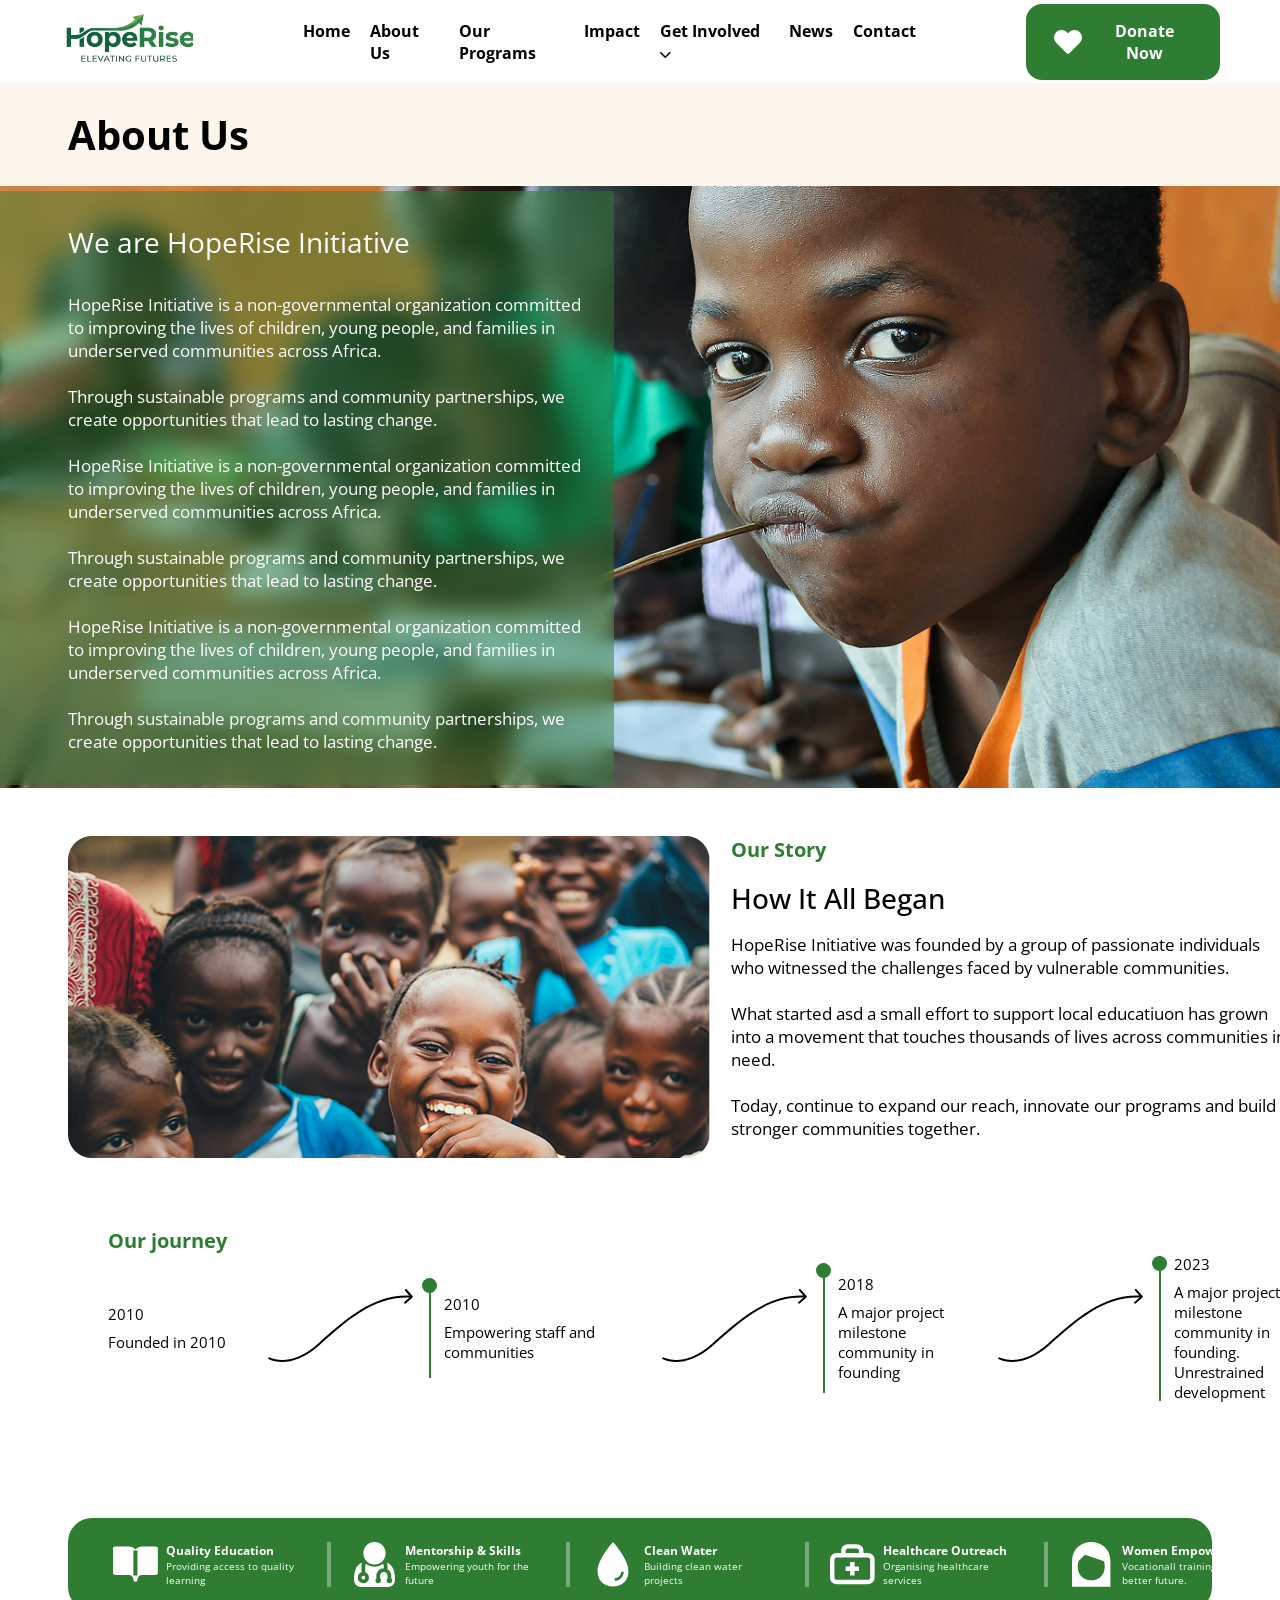
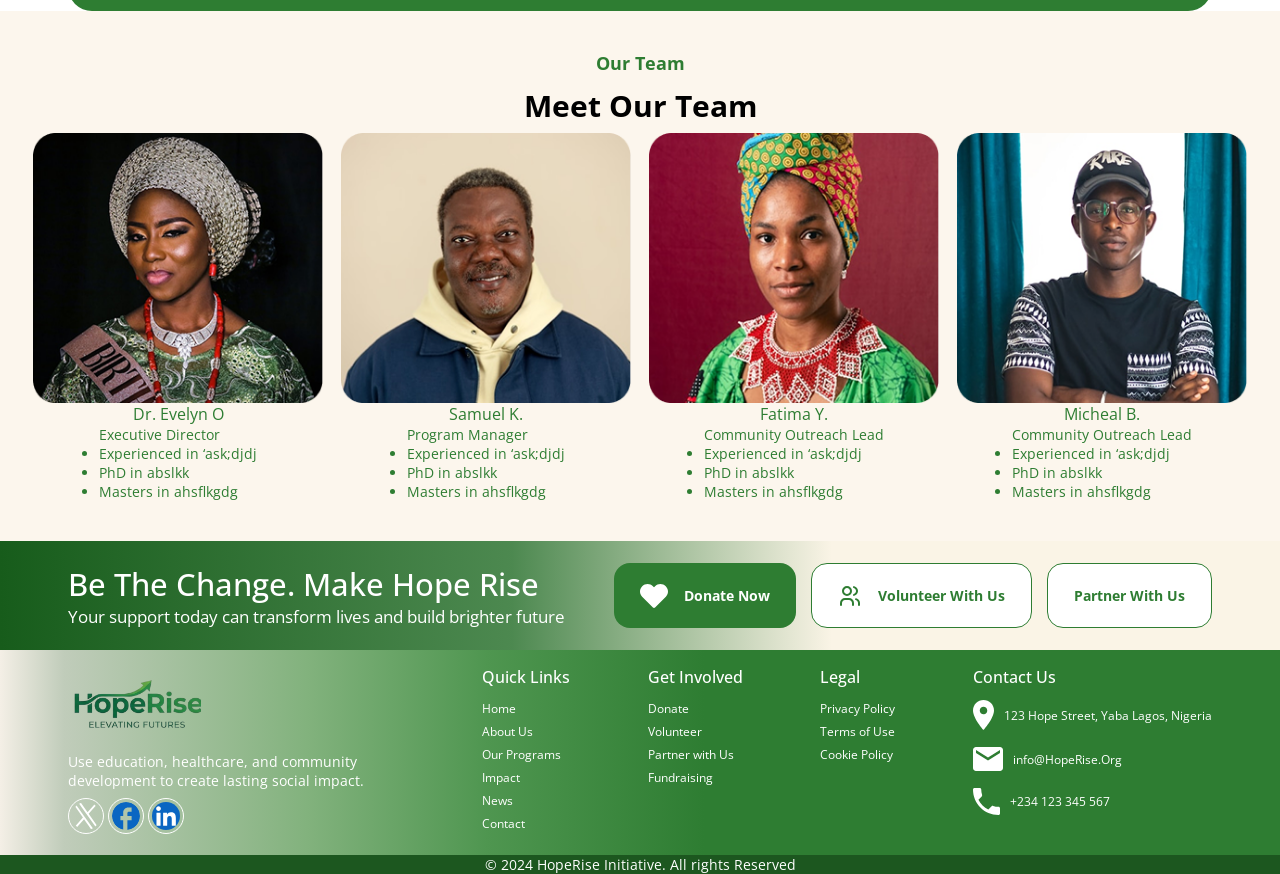
==== about.html @ 72e18781 "Html and css completed for all pages" ====
<!doctype html>
<html lang="en">
  <head>
    <meta charset="UTF-8" />
    <meta name="viewport" content="width=device-width, initial-scale=1.0" />
    <link rel="preconnect" href="https://fonts.googleapis.com" />
    <link rel="preconnect" href="https://fonts.gstatic.com" crossorigin />
    <link
      href="https://fonts.googleapis.com/css2?family=Open+Sans:ital,wght@0,300..800;1,300..800&family=Outfit:wght@100..900&family=Playfair:ital,opsz,wght@0,5..1200,300..900;1,5..1200,300..900&display=swap"
      rel="stylesheet"
    />
    <!-- <link rel="stylesheet" href="../style.css" /> -->
    <link rel="stylesheet" href="about.css" />
    <title>Document</title>
  </head>
  <body>
    <div class="navbar">
      <div class="logo">
        <img src="../images/HopeRise Logo.svg" alt="logo" />
      </div>
      <div class="nav-links">
        <a href="/">Home</a>
        <a href="/about/about.html">About Us</a>
        <a href="/">Our Programs</a>
        <a href="/impact/impact.html">Impact</a>
        <a href="/"
          >Get Involved
          <img src="../images/Icon.png" alt="arrow-down" />
        </a>
        <a href="/">News</a>
        <a href="/">Contact</a>
      </div>
      <div class="donation-btn">
        <button class="love-like">
          <img src="../images/love-like.svg" alt="love-like icon" />Donate Now
        </button>
      </div>
    </div>
    <div class="top">
      <h2>About Us</h2>
    </div>
    <div class="initiative">
      <div class="initiate-text">
        <h2>We are HopeRise Initiative</h2>
        <p>
          HopeRise Initiative is a non-governmental organization committed to
          improving the lives of children, young people, and families in
          underserved communities across Africa.
          <br />
          <br />
          Through sustainable programs and community partnerships, we create
          opportunities that lead to lasting change.
          <br />
          <br />
          HopeRise Initiative is a non-governmental organization committed to
          improving the lives of children, young people, and families in
          underserved communities across Africa.
          <br />
          <br />
          Through sustainable programs and community partnerships, we create
          opportunities that lead to lasting change.
          <br />
          <br />
          HopeRise Initiative is a non-governmental organization committed to
          improving the lives of children, young people, and families in
          underserved communities across Africa.
          <br />
          <br />
          Through sustainable programs and community partnerships, we create
          opportunities that lead to lasting change.
        </p>
      </div>
    </div>
    <div class="middle">
      <div class="story">
        <img src="../images/story-img.png" alt="story image" />
        <div class="info">
          <h4>Our Story</h4>
          <h3>How It All Began</h3>
          <p>
            HopeRise Initiative was founded by a group of passionate individuals
            who witnessed the challenges faced by vulnerable communities. <br />
            <br />
            What started asd a small effort to support local educatiuon has
            grown into a movement that touches thousands of lives across
            communities in need. <br />
            <br />
            Today, continue to expand our reach, innovate our programs and build
            stronger communities together.
          </p>
        </div>
      </div>
      <div class="journey">
        <h4>Our journey</h4>
        <div class="diagrams">
          <div class="diagram">
            <div class="diagram-text width1">
              <p>2010</p>
              <p>Founded in 2010</p>
            </div>
            <div class="arrow">
              <img src="../images/Arrow 1.svg" alt="arrow" />
            </div>
            <div class="divider1">
              <div class="dot"></div>
            </div>
          </div>
          <div class="diagram">
            <div class="diagram-text width2">
              <p>2010</p>
              <p>Empowering staff and communities</p>
            </div>
            <div class="arrow">
              <img src="../images/Arrow 1.svg" alt="arrow" />
            </div>
            <div class="divider2">
              <div class="dot"></div>
            </div>
          </div>
          <div class="diagram">
            <div class="diagram-text width1">
              <p>2018</p>
              <p>A major project milestone community in founding</p>
            </div>
            <div class="arrow">
              <img src="../images/Arrow 1.svg" alt="arrow" />
            </div>
            <div class="divider3">
              <div class="dot"></div>
            </div>
          </div>
          <div class="diagram">
            <div class="diagram-text width1">
              <p>2023</p>
              <p>
                A major project milestone community in founding. Unrestrained
                development
              </p>
            </div>
          </div>
        </div>
      </div>
    </div>
    <div class="objects">
      <div class="object">
        <img src="../images/education.svg" alt="book icon" />
        <div class="object-text">
          <h4>Quality Education</h4>
          <p>Providing access to quality learning</p>
        </div>
      </div>
      <div class="object">
        <img src="../images/mentor.svg" alt="book icon" />
        <div class="object-text">
          <h4>Mentorship & Skills</h4>
          <p>Empowering youth for the future</p>
        </div>
      </div>
      <div class="object">
        <img src="../images/water.svg" alt="book icon" />
        <div class="object-text">
          <h4>Clean Water</h4>
          <p>Building clean water projects</p>
        </div>
      </div>
      <div class="object">
        <img src="../images/health.svg" alt="book icon" />
        <div class="object-text">
          <h4>Healthcare Outreach</h4>
          <p>Organising healthcare services</p>
        </div>
      </div>
      <div class="object">
        <img src="../images/women.svg" alt="book icon" />
        <div class="object-text">
          <h4>Women Empowerment</h4>
          <p>Vocationall training for a better future.</p>
        </div>
      </div>
    </div>
    <div class="teams">
      <h4>Our Team</h4>
      <h2>Meet Our Team</h2>
      <div class="team">
        <div class="person">
          <img src="../images/Evelyn.png" alt="person image" />
          <h5>Dr. Evelyn O</h5>
          <div class="postion">
            <p>Executive Director</p>
            <ul>
              <li>Experienced in ‘ask;djdj</li>
              <li>PhD in abslkk</li>
              <li>Masters in ahsflkgdg</li>
            </ul>
          </div>
        </div>
        <div class="person">
          <img src="../images/Samuel.png" alt="person image" />
          <h5>Samuel K.</h5>
          <div class="postion">
            <p>Program Manager</p>
            <ul>
              <li>Experienced in ‘ask;djdj</li>
              <li>PhD in abslkk</li>
              <li>Masters in ahsflkgdg</li>
            </ul>
          </div>
        </div>
        <div class="person">
          <img src="../images/Fatima.png" alt="person image" />
          <h5>Fatima Y.</h5>
          <div class="postion">
            <p>Community Outreach Lead</p>
            <ul>
              <li>Experienced in ‘ask;djdj</li>
              <li>PhD in abslkk</li>
              <li>Masters in ahsflkgdg</li>
            </ul>
          </div>
        </div>
        <div class="person">
          <img src="../images/Michael.png" alt="person image" />
          <h5>Micheal B.</h5>
          <div class="postion">
            <p>Community Outreach Lead</p>
            <ul>
              <li>Experienced in ‘ask;djdj</li>
              <li>PhD in abslkk</li>
              <li>Masters in ahsflkgdg</li>
            </ul>
          </div>
        </div>
      </div>
    </div>
    <div class="cta">
      <div class="text">
        <h2>Be The Change. Make Hope Rise</h2>
        <p>Your support today can transform lives and build brighter future</p>
      </div>
      <div class="buttons">
        <button class="green-btn">
          <img src="../images/love-like.svg" alt="love-like icon" /> Donate Now
        </button>
        <button class="white-btn">
          <img src="../images/tabler_users.svg" alt="Users" /> Volunteer With Us
        </button>
        <button class="white-btn">Partner With Us</button>
      </div>
    </div>
    <div class="footer">
      <div class="footer-logo">
        <img src="../images/HopeRise Logo.svg" alt="logo" />
        <p>
          Use education, healthcare, and community development to create lasting
          social impact.
        </p>
        <div class="social-links">
          <a href="/"><img src="../images/x.svg" alt="X" /></a>
          <a href="/"><img src="../images/facebook.svg" alt="Facebook" /></a>
          <a href="/"><img src="../images/linkedIn.svg" alt="LinkedIn" /></a>
        </div>
      </div>
      <div class="section">
        <h3>Quick Links</h3>
        <div class="link">
          <a href="/">Home</a>
          <a href="#about">About Us</a>
          <a href="/">Our Programs</a>
          <a href="/">Impact</a>
          <a href="/">News</a>
          <a href="/">Contact</a>
        </div>
      </div>
      <div class="section">
        <h3>Get Involved</h3>
        <div class="link">
          <a href="/">Donate</a>
          <a href="/">Volunteer</a>
          <a href="/">Partner with Us</a>
          <a href="/">Fundraising</a>
        </div>
      </div>
      <div class="section">
        <h3>Legal</h3>
        <div class="link">
          <a href="/">Privacy Policy</a>
          <a href="/">Terms of Use</a>
          <a href="/">Cookie Policy</a>
        </div>
      </div>
      <div class="section">
        <h3>Contact Us</h3>
        <div class="contacts">
          <div class="contact">
            <img src="../images/location.svg" alt="address" />
            <a href="/">123 Hope Street, Yaba Lagos, Nigeria</a>
          </div>
          <div class="contact">
            <img src="../images/email.svg" alt="email" />
            <a href="/"> info@HopeRise.Org </a>
          </div>
          <div class="contact">
            <img src="../images/phone.svg" alt="phone" />
            <a href="/"> +234 123 345 567 </a>
          </div>
        </div>
      </div>
    </div>
    <div class="copyright">
      <p>&copy; 2024 HopeRise Initiative. All rights Reserved</p>
    </div>
  </body>
</html>
---- style.css ----
* {
  padding: 0;
  margin: 0;
  box-sizing: border-box;
  font-family: "Open Sans", sans-serif;
}

body {
  width: 100%;
}

button {
  cursor: pointer;
}

.navbar {
  display: flex;
  width: 100%;
  padding: 0 60px;
  justify-content: space-between;
  gap: 110px;
  align-items: center;
  position: sticky;
  top: 0;
  z-index: 1000;
  background: #fff;
}

.nav-links {
  display: flex;
  justify-content: center;
  gap: 20px;

  a {
    color: #000;
    text-decoration: none;
    font-size: 16px;
    font-weight: bold;
  }
}

.nav-links a:hover {
  color: #2e7d32;
}

.love-like {
  background-color: #2e7d32;
  color: #fff;
  font-weight: bold;
  font-size: 16px;
  padding: 16px 28px;
  text-align: center;
  justify-content: center;
  align-items: center;
  display: flex;
  gap: 16px;
  border: none;
  border-radius: 16px;
}

.hero-section {
  background:
    linear-gradient(
      90deg,
      rgba(0, 0, 0, 0.65) 0%,
      rgba(211, 209, 209, 0.411) 40%,
      rgba(211, 209, 209, 0.521) 55%,
      rgba(211, 209, 209, 0.521) 100%
    ),
    url(images/hero-image.png);
  background-size: cover;
  background-repeat: no-repeat;
  padding: 56px 0 100px 68px;

  h1 {
    font-size: 40px;
    font-weight: 500;
    width: 350px;
    color: #fff;
    margin-bottom: 32px;
  }

  span {
    color: #2e7d32;
  }

  p {
    margin-bottom: 32px;
    width: 377px;
    font-size: 16px;
    color: #fff;
    text-align: left;
  }

  .buttons {
    display: flex;
    width: 462px;
    justify-content: space-between;
    margin-bottom: 32px;
  }
}

.volunteer {
  background-color: #fff;
  color: #2e7d32;
  font-weight: bold;
  font-size: 16px;
  padding: 16px 28px;
  text-align: center;
  justify-content: center;
  align-items: center;
  display: flex;
  gap: 16px;
  border: 1px solid #2e7d32;
  border-radius: 16px;
}

.users {
  display: flex;
  width: 371px;
  gap: 20px;
  align-items: center;
  justify-content: center;

  img {
    width: 156px;
    height: 51px;
  }

  p {
    font-size: 14px;
    width: 195px;
    margin-top: 15px;
  }
}

.programs {
  display: flex;
  background: #2e7d32;
  border-radius: 24px;
  padding: 24px;
  margin: 0 68px;
  transform: translateY(-50px);
}

.program {
  flex: 1;
  display: flex;
  align-items: center;
  gap: 12px;
  padding: 0 24px;
  border-right: 5px solid rgba(255, 255, 255, 0.35);

  h3 {
    font-size: 11px;
    color: #fff;
    margin-bottom: 8px;
  }

  p {
    font-size: 10px;
    width: 110px;
    color: #fff;
  }
}

.program:last-child {
  border-right: none;
}

.about {
  display: flex;
  padding: 48px 68px 32px 68px;
  gap: 21px;
}

.about-section {
  display: flex;
  flex-direction: column;
  width: 344px;
  height: 361px;
  padding: 32px 0;
  gap: 15px;
}

.about-section h4 {
  font-size: 20px;
  font-weight: bold;
  color: #2e7d32;
}

.about-section h2 {
  font-size: 28px;
  font-weight: 600;
  width: 244px;
}

.about-section p {
  font-size: 12px;
  width: 344px;
}

.about-section button {
  background-color: #2e7d32;
  width: 275.71px;
  color: #fff;
  font-weight: bold;
  font-size: 16px;
  padding: 16px 20px;
  justify-content: center;
  align-items: center;
  display: flex;
  gap: 16px;
  border: none;
  border-radius: 16px;
}

.middle {
  width: 550px;
  height: 361px;
}

.objectives {
  width: 338px;
  height: 361px;
  padding: 56px 0px 0 25px;
  background-color: #fcf6ed;
  border-radius: 24px;
}

.title {
  display: flex;
  gap: 16px;
  margin-bottom: 8px;
}

.title h3 {
  font-size: 20px;
  font-weight: bold;
  color: #2e7d32;
}

.objectives p {
  font-size: 14px;
  width: 223px;
}

.obj1 {
  margin-bottom: 24px;
}

.impact {
  padding: 40px 68px;
  display: flex;
  flex-direction: column;
  align-items: center;
  justify-content: center;
  gap: 0;
  padding: 40px 68px;
  background-color: #fcf6ed;

  h4 {
    font-size: 20;
    width: 1304px;
    height: 27px;
    font-weight: bold;
    color: #2e7d32;
    text-align: center;
  }

  h2 {
    font-size: 32px;
    font-weight: bold;
    margin-bottom: 4px;
  }

  p {
    font-size: 16px;
    margin-bottom: 10px;
  }
}

.frames {
  display: flex;
  justify-content: space-between;
  width: 100%;
  text-align: center;

  img {
    width: 225px;
    height: 280px;
    border-radius: 24px;
  }

  .number {
    color: #2e7d32;
    font-size: 18px;
    font-weight: 600;
    margin-bottom: 0;
  }

  .value {
    color: #2e7d32;
    font-size: 16px;
    width: 225px;
  }
}

.testimonials {
  width: 100%;
  display: flex;
  flex-direction: column;
  align-items: center;
  padding: 33px 0;
  gap: 20px;

  h4 {
    font-size: 20px;
    color: #2e7d32;
  }
}

.topic {
  display: flex;
  flex-direction: column;
  align-items: center;

  h2 {
    font-size: 32px;
  }
}

.testimonial {
  display: flex;
  padding: 0 68px;
  align-items: center;
  justify-content: space-between;

  img {
    border: 1px solid #2e7d32;
    border-radius: 50%;
    padding: 5px;
    width: 41px;
    height: 44px;
  }
}

.items {
  display: flex;
  gap: 57px;
  padding: 15px 16px;
}

.item {
  display: flex;
  flex-direction: column;
  gap: 8px;
  box-shadow: 0px 1px 5px 5px rgba(46, 125, 50, 0.15);
  padding: 8px;

  h4 {
    font-size: 32px;
  }

  p {
    font-size: 14px;
  }
}

.profile {
  display: flex;
  gap: 4px;
  align-items: center;

  img {
    border: none;
  }
}

.person h4 {
  font-size: 18px;
  font-weight: 600;
  color: #000;
}

.person p {
  font-size: 16px;
}

.cta {
  display: flex;
  justify-content: space-between;
  padding: 22px 68px;
  background: linear-gradient(
    90deg,
    #175c1b 0%,
    rgba(32, 107, 36, 0.8) 40%,
    rgba(46, 125, 50, 0.3) 65%,
    #faf4e6 100%
  );
}

.text {
  width: 540px;
}

.text h2 {
  font-size: 31px;
  font-weight: 500;
  color: #fff;
}

.text p {
  font-size: 17px;
  color: #fff;
}

.cta .buttons {
  display: flex;
  gap: 15px;
}

.green-btn {
  background-color: #2e7d32;
  color: #fff;
  font-weight: bold;
  font-size: 14px;
  padding: 10px 26px;
  text-align: center;
  justify-content: center;
  align-items: center;
  display: flex;
  gap: 16px;
  border: none;
  border-radius: 16px;
}

.white-btn {
  background-color: #fff;
  color: #2e7d32;
  font-weight: bold;
  font-size: 14px;
  padding: 10px 26px;
  text-align: center;
  justify-content: center;
  align-items: center;
  display: flex;
  gap: 16px;
  border: 1px solid #2e7d32;
  border-radius: 16px;
}

.footer {
  padding: 16px 68px;
  display: flex;
  justify-content: space-between;
  background: linear-gradient(
    to right,
    #f4efe6 0%,
    #c0ccba 5%,
    #82b27d 24%,
    #4f9650 38%,
    #2e7d32 55%,
    #2e7d32 100%
  );

  a {
    text-decoration: none;
    font-size: 12px;
    color: #fff;
  }

  h3 {
    color: #fff;
    font-size: 16px;
    font-weight: 500;
  }
}

.footer-logo {
  display: flex;
  flex-direction: column;
  gap: 8px;

  img {
    width: 133px;
  }
}

.footer-logo p {
  font-size: 14px;
  width: 336px;
  color: #fff;
}

.social-links img {
  padding: 3px;
  border-radius: 50%;
  width: 36px;
  border: 1px solid #fff;
}

.section {
  display: flex;
  flex-direction: column;
  gap: 12px;
}

.link {
  display: flex;
  flex-direction: column;
  gap: 6px;
}

.contacts {
  display: flex;
  flex-direction: column;
  gap: 17px;
}

.contact {
  display: flex;
  align-items: center;
  gap: 10px;
}

.copyright {
  background-color: #1c571f;
  text-align: center;

  p {
    color: #fff;
    font-size: 14px;
  }
}
---- about.css ----
* {
  padding: 0;
  margin: 0;
  box-sizing: border-box;
  font-family: "Open Sans", sans-serif;
}

body {
  width: 100%;
}

button {
  cursor: pointer;
}

.navbar {
  display: flex;
  width: 100%;
  padding: 0 60px;
  justify-content: space-between;
  gap: 110px;
  align-items: center;
  position: sticky;
  top: 0;
  z-index: 1000;
  background: #fff;
}

.nav-links {
  display: flex;
  justify-content: center;
  gap: 20px;

  a {
    color: #000;
    text-decoration: none;
    font-size: 16px;
    font-weight: bold;
  }
}

.nav-links a:hover {
  color: #2e7d32;
}

.love-like {
  background-color: #2e7d32;
  color: #fff;
  font-weight: bold;
  font-size: 16px;
  padding: 16px 28px;
  text-align: center;
  justify-content: center;
  align-items: center;
  display: flex;
  gap: 16px;
  border: none;
  border-radius: 16px;
}

.top {
  padding: 24px 68px;
  background-color: #fcf6ed;

  h2 {
    font-size: 40px;
    font-weight: bold;
  }
}

.middle {
  padding: 48px 68px;
  display: flex;
  flex-direction: column;
  gap: 21px;
}

.story {
  display: flex;
  gap: 21px;

  img {
    width: 641.5px;
    height: 322px;
  }
}

.info {
  display: flex;
  flex-direction: column;
  gap: 16px;

  h4 {
    font-size: 20px;
    color: #2e7d32;
    font-weight: bold;
  }

  h3 {
    font-size: 28px;
    font-weight: 500;
    width: 244px;
  }

  p {
    font-size: 17px;
    width: 559.5px;
  }
}

.initiative {
  background-image: url(../images/intiate_img.png);
  background-repeat: no-repeat;
  background-size: cover;
  width: 100%;
  padding: 3px 0;
}

.initiate-text {
  margin-top: 2px;
  display: flex;
  flex-direction: column;
  gap: 32px;
  padding: 32px 0 32px 68px;
  width: 48%;
  color: #fff;

  background: rgba(46, 125, 50, 0.45);

  backdrop-filter: blur(12px);
  -webkit-backdrop-filter: blur(12px);

  h2 {
    font-size: 28px;
    font-weight: 400;
  }

  p {
    font-size: 17px;
    width: 97%;
    font-weight: 400;
  }
}

.journey {
  padding: 0 40px;
  margin: 48px 0;

  h4 {
    font-size: 20px;
    color: #2e7d32;
    font-weight: bold;
  }
}

.diagrams {
  display: flex;
  gap: 13px;
  margin-bottom: 20px;
  justify-content: space-between;
}

.diagram {
  display: flex;
  gap: 16px;
  align-items: center;
  justify-content: center;
}

.diagram-text {
  font-size: 15px;
  display: flex;
  flex-direction: column;
  gap: 8px;
}

.width1 {
  width: 144px;
}

.width2 {
  width: 202px;
}

.divider1 {
  width: 2px;
  height: 100px;
  background-color: #2e7d32;
  position: relative;
}
.divider2 {
  width: 2px;
  height: 130px;
  background-color: #2e7d32;
  position: relative;
}
.divider3 {
  width: 2px;
  height: 145px;
  background-color: #2e7d32;
  position: relative;
}

.dot {
  width: 15px;
  height: 15px;
  background-color: #2e7d32;
  position: absolute;
  top: 0;
  border-radius: 50%;
  right: -6.3px;
}

.objects {
  background-color: #2e7d32;
  color: #fff;
  display: flex;
  padding: 24px;
  margin: 0 68px;
  justify-content: space-between;
  border-radius: 24px;

  img {
    width: 45px;
    height: 45px;
  }
}

.object {
  display: flex;
  align-items: center;
  padding: 0 21px;
  gap: 8px;
  border-right: 4px solid rgba(255, 255, 255, 0.35);
  justify-content: center;

  h4 {
    font-size: 12px;
    width: 140px;
  }

  p {
    font-size: 10px;
    width: 130px;
  }
}

.object:last-child {
  border-right: none;
}

.teams {
  padding: 40px 68px;
  background-color: #fcf6ed;
  display: flex;
  flex-direction: column;
  align-items: center;

  h4 {
    margin-bottom: 10px;
    color: #2e7d32;
    font-size: 18px
  }

  h2 {
    font-size: 30px;
    font-weight: bold;
    margin-bottom: 7px;
  }
}

.team {
  display: flex;
  gap: 18px;
}

.person {
    display: flex;
    flex-direction: column;
    align-items: center;
    color: #2e7d32;

    h5 {
        font-size: 16px;
        font-weight: 400;
    }
    
    p {
        font-size: 14px;
        margin-left: -25    px;
    }

    li {
        font-size: 14px;
    }

    img {
        width: 290px;
        height: 270px;
    }
}

.cta {
  display: flex;
  justify-content: space-between;
  padding: 22px 68px;
  background: linear-gradient(
    90deg,
    #175c1b 0%,
    rgba(32, 107, 36, 0.8) 40%,
    #faf4e6 65%,
    #faf4e6 100%
  );
}

.text {
  width: 540px;
}

.text h2 {
  font-size: 31px;
  font-weight: 500;
  color: #fff;
}

.text p {
  font-size: 17px;
  color: #fff;
}

.cta .buttons {
  display: flex;
  gap: 15px;
}

.green-btn {
  background-color: #2e7d32;
  color: #fff;
  font-weight: bold;
  font-size: 14px;
  padding: 10px 26px;
  text-align: center;
  justify-content: center;
  align-items: center;
  display: flex;
  gap: 16px;
  border: none;
  border-radius: 16px;
}

.white-btn {
  background-color: #fff;
  color: #2e7d32;
  font-weight: bold;
  font-size: 14px;
  padding: 10px 26px;
  text-align: center;
  justify-content: center;
  align-items: center;
  display: flex;
  gap: 16px;
  border: 1px solid #2e7d32;
  border-radius: 16px;
}

.footer {
  padding: 16px 68px;
  display: flex;
  justify-content: space-between;
  background: linear-gradient(
    to right,
    #f4efe6 0%,
    #c0ccba 5%,
    #82b27d 24%,
    #4f9650 38%,
    #2e7d32 55%,
    #2e7d32 100%
  );

  a {
    text-decoration: none;
    font-size: 12px;
    color: #fff;
  }

  h3 {
    color: #fff;
    font-size: 16px;
    font-weight: 500;
  }
}

.footer-logo {
  display: flex;
  flex-direction: column;
  gap: 8px;

  img {
    width: 133px;
  }
}

.footer-logo p {
  font-size: 14px;
  width: 336px;
  color: #fff;
}

.social-links img {
  padding: 3px;
  border-radius: 50%;
  width: 36px;
  border: 1px solid #fff;
}

.section {
  display: flex;
  flex-direction: column;
  gap: 12px;
}

.link {
  display: flex;
  flex-direction: column;
  gap: 6px;
}

.contacts {
  display: flex;
  flex-direction: column;
  gap: 17px;
}

.contact {
  display: flex;
  align-items: center;
  gap: 10px;
}

.copyright {
  background-color: #1c571f;
  text-align: center;

  p {
    color: #fff;
    font-size: 14px;
  }
}
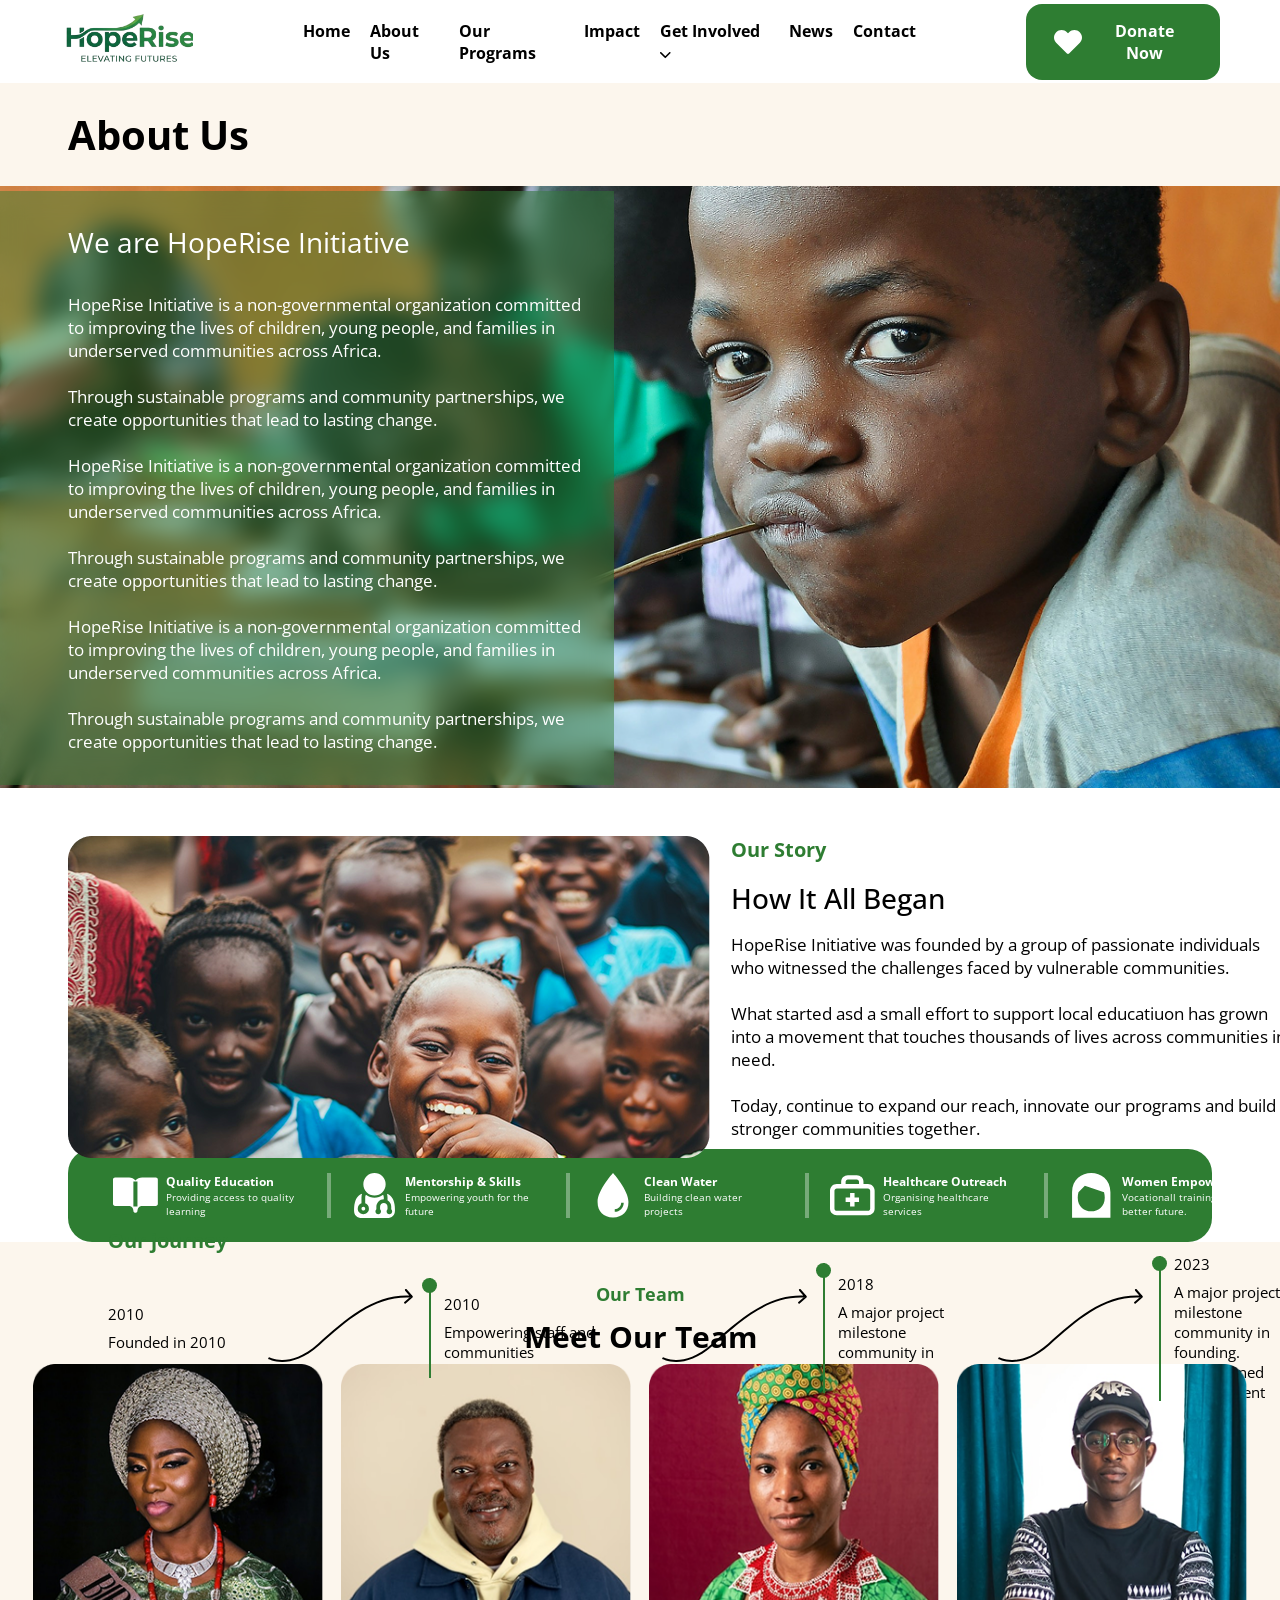
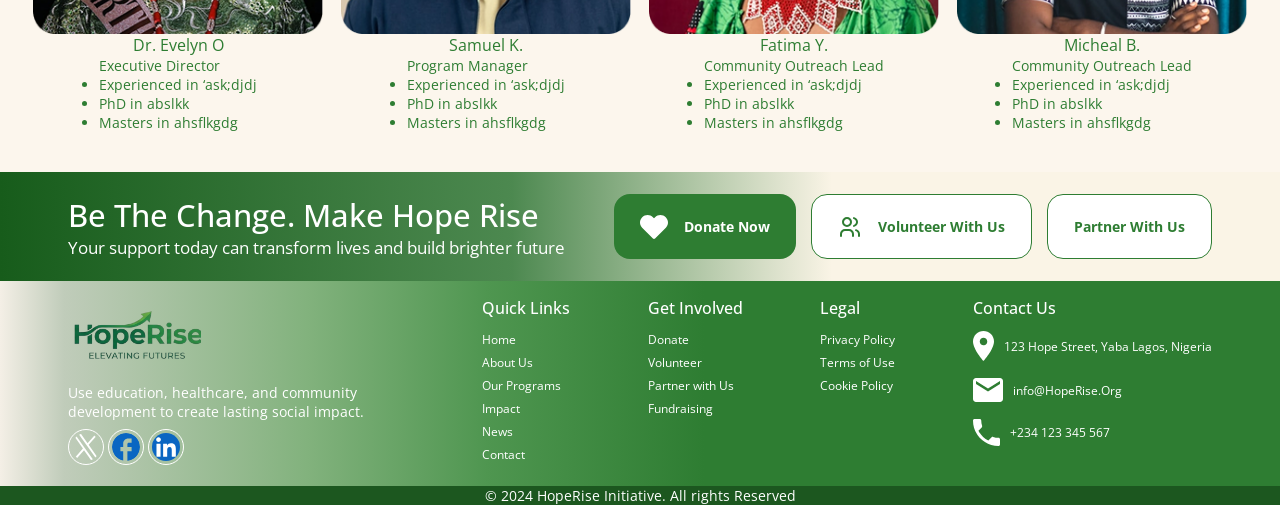
==== commit 8d09d061: "updated" ====
--- a/about.html
+++ b/about.html
@@ -9,9 +9,8 @@
       href="https://fonts.googleapis.com/css2?family=Open+Sans:ital,wght@0,300..800;1,300..800&family=Outfit:wght@100..900&family=Playfair:ital,opsz,wght@0,5..1200,300..900;1,5..1200,300..900&display=swap"
       rel="stylesheet"
     />
-    <!-- <link rel="stylesheet" href="../style.css" /> -->
-    <link rel="stylesheet" href="about.css" />
-    <title>Document</title>
+    <link rel="stylesheet" href="style.css" />
+    <title>HopeRise</title>
   </head>
   <body>
     <div class="navbar">
@@ -20,15 +19,15 @@
       </div>
       <div class="nav-links">
         <a href="/">Home</a>
-        <a href="/about/about.html">About Us</a>
-        <a href="/">Our Programs</a>
-        <a href="/impact/impact.html">Impact</a>
-        <a href="/"
+        <a href="about.html">About Us</a>
+        <a href="programs.html">Our Programs</a>
+        <a href="impact.html">Impact</a>
+        <a href="get-involved.html"
           >Get Involved
           <img src="../images/Icon.png" alt="arrow-down" />
         </a>
-        <a href="/">News</a>
-        <a href="/">Contact</a>
+        <a href="news.html">News</a>
+        <a href="contact.html">Contact</a>
       </div>
       <div class="donation-btn">
         <button class="love-like">
--- a/style.css
+++ b/style.css
@@ -170,7 +170,7 @@
 
 .about {
   display: flex;
-  padding: 48px 68px 32px 68px;
+  margin: 48px 68px 32px 68px;
   gap: 21px;
 }
 
@@ -533,3 +533,630 @@
     font-size: 14px;
   }
 }
+
+.header {
+  background-color: #fdf1e4;
+  display: flex;
+  flex-direction: column;
+  gap: 32px;
+  padding-top: 32px;
+  padding-bottom: 32px;
+}
+
+.underline {
+  margin-top: 2px;
+  margin-bottom: -3px;
+  width: 6%;
+  height: 3px;
+  background-color: #2e7d32;
+}
+
+.impact-header {
+  display: flex;
+  flex-direction: column;
+  align-items: center;
+  padding: 0 68px;
+  background-color: #fdf1e4;
+  text-align: center;
+}
+
+.impact-header .title-row {
+  display: flex;
+  align-items: center;
+  justify-content: center;
+  gap: 16px;
+}
+
+.impact-header .line {
+  height: 3px;
+  width: 90px;
+  background-color: #2e7d32;
+}
+
+.impact-header h2 {
+  font-size: 24.53px;
+  font-weight: bold;
+  color: #2e7d32;
+}
+
+.impact-header .leaf {
+  margin-top: 6px;
+  font-size: 16px;
+  color: #66bb6a;
+}
+
+.heading {
+  display: flex;
+  flex-direction: column;
+  align-items: center;
+  padding: 0 68px;
+  text-align: center;
+  background-color: #fdf1e4;
+}
+
+.heading h1 {
+  font-size: 49.05px;
+  font-weight: bold;
+}
+
+.heading p {
+  font-size: 19.62px;
+  width: 553.05px;
+}
+
+.cards {
+  display: flex;
+  padding: 0 68px;
+  justify-content: space-between;
+}
+
+.card {
+  display: flex;
+  flex-direction: column;
+  gap: 9px;
+  width: 228px;
+
+  img {
+    width: 228px;
+  }
+}
+
+.line {
+  height: 6px;
+  width: 100%;
+}
+
+.green {
+  background-color: #2e7d32;
+}
+
+.orange {
+  background-color: #ff5b02;
+}
+
+.description {
+  display: flex;
+  background-color: #fff;
+  flex-direction: column;
+  align-items: center;
+  text-align: center;
+  gap: 10px;
+  border: 1px solid gray;
+  padding: 2px 16px 21px 19px;
+  border-bottom-left-radius: 20px;
+  border-bottom-right-radius: 20px;
+}
+
+.description-exception {
+  display: flex;
+  background-color: #fff;
+  flex-direction: column;
+  align-items: center;
+  text-align: center;
+  gap: 6px;
+  border: 1px solid gray;
+  padding: 0px 16px 21px 19px;
+  border-bottom-left-radius: 20px;
+  border-bottom-right-radius: 20px;
+
+  h2 {
+    font-size: 24px;
+    color: #2e7d32;
+    font-weight: bolder;
+  }
+
+  h3 {
+    font-size: 16px;
+    font-weight: bolder;
+  }
+
+  p {
+    font-size: 14px;
+  }
+}
+
+.description h2 {
+  font-size: 24px;
+  color: #2e7d32;
+  font-weight: bolder;
+}
+
+.description-exception .size {
+  font-size: 14px;
+}
+
+.description .diff {
+  color: #ff5b02;
+}
+
+.description h3 {
+  font-size: 16px;
+  font-weight: bolder;
+}
+
+.mini-line {
+  height: 4px;
+  width: 30%;
+}
+
+.description p {
+  font-size: 14px;
+}
+
+.cta-impact {
+  display: flex;
+  justify-content: space-between;
+  padding: 22px 68px;
+  background: linear-gradient(
+    90deg,
+    #175c1b 0%,
+    rgba(32, 107, 36, 0.8) 40%,
+    #faf4e6 65%,
+    #faf4e6 100%
+  );
+}
+
+.text-impact {
+  width: 540px;
+}
+
+.text-impact h2 {
+  font-size: 29px;
+  font-weight: 500;
+  color: #fff;
+}
+
+.text-impact p {
+  font-size: 17px;
+  color: #fff;
+}
+
+.cta-impact .buttons {
+  display: flex;
+  gap: 15px;
+}
+
+.green-btn {
+  background-color: #2e7d32;
+  color: #fff;
+  font-weight: bold;
+  font-size: 14px;
+  padding: 10px 26px;
+  text-align: center;
+  justify-content: center;
+  align-items: center;
+  display: flex;
+  gap: 16px;
+  border: none;
+  border-radius: 16px;
+}
+
+.white-btn {
+  background-color: #fff;
+  color: #2e7d32;
+  font-weight: bold;
+  font-size: 14px;
+  padding: 10px 26px;
+  text-align: center;
+  justify-content: center;
+  align-items: center;
+  display: flex;
+  gap: 16px;
+  border: 1px solid #2e7d32;
+  border-radius: 16px;
+}
+
+.space {
+  height: 32px;
+  width: 100%;
+  background-color: #faf4e6;
+}
+
+.top {
+  padding: 24px 68px;
+  background-color: #fcf6ed;
+
+  h2 {
+    font-size: 40px;
+    font-weight: bold;
+  }
+}
+
+.middle {
+  padding: 48px 68px;
+  display: flex;
+  flex-direction: column;
+  gap: 21px;
+}
+
+.story {
+  display: flex;
+  gap: 21px;
+
+  img {
+    width: 641.5px;
+    height: 322px;
+  }
+}
+
+.info {
+  display: flex;
+  flex-direction: column;
+  gap: 16px;
+
+  h4 {
+    font-size: 20px;
+    color: #2e7d32;
+    font-weight: bold;
+  }
+
+  h3 {
+    font-size: 28px;
+    font-weight: 500;
+    width: 244px;
+  }
+
+  p {
+    font-size: 17px;
+    width: 559.5px;
+  }
+}
+
+.initiative {
+  background-image: url(../images/intiate_img.png);
+  background-repeat: no-repeat;
+  background-size: cover;
+  width: 100%;
+  padding: 3px 0;
+}
+
+.initiate-text {
+  margin-top: 2px;
+  display: flex;
+  flex-direction: column;
+  gap: 32px;
+  padding: 32px 0 32px 68px;
+  width: 48%;
+  color: #fff;
+
+  background: rgba(46, 125, 50, 0.45);
+
+  backdrop-filter: blur(12px);
+  -webkit-backdrop-filter: blur(12px);
+
+  h2 {
+    font-size: 28px;
+    font-weight: 400;
+  }
+
+  p {
+    font-size: 17px;
+    width: 97%;
+    font-weight: 400;
+  }
+}
+
+.journey {
+  padding: 0 40px;
+  margin: 48px 0;
+
+  h4 {
+    font-size: 20px;
+    color: #2e7d32;
+    font-weight: bold;
+  }
+}
+
+.diagrams {
+  display: flex;
+  gap: 13px;
+  margin-bottom: 20px;
+  justify-content: space-between;
+}
+
+.diagram {
+  display: flex;
+  gap: 16px;
+  align-items: center;
+  justify-content: center;
+}
+
+.diagram-text {
+  font-size: 15px;
+  display: flex;
+  flex-direction: column;
+  gap: 8px;
+}
+
+.width1 {
+  width: 144px;
+}
+
+.width2 {
+  width: 202px;
+}
+
+.divider1 {
+  width: 2px;
+  height: 100px;
+  background-color: #2e7d32;
+  position: relative;
+}
+.divider2 {
+  width: 2px;
+  height: 130px;
+  background-color: #2e7d32;
+  position: relative;
+}
+.divider3 {
+  width: 2px;
+  height: 145px;
+  background-color: #2e7d32;
+  position: relative;
+}
+
+.dot {
+  width: 15px;
+  height: 15px;
+  background-color: #2e7d32;
+  position: absolute;
+  top: 0;
+  border-radius: 50%;
+  right: -6.3px;
+}
+
+.objects {
+  background-color: #2e7d32;
+  color: #fff;
+  display: flex;
+  padding: 24px;
+  margin: 0 68px;
+  justify-content: space-between;
+  border-radius: 24px;
+
+  img {
+    width: 45px;
+    height: 45px;
+  }
+}
+
+.object {
+  display: flex;
+  align-items: center;
+  padding: 0 21px;
+  gap: 8px;
+  border-right: 4px solid rgba(255, 255, 255, 0.35);
+  justify-content: center;
+
+  h4 {
+    font-size: 12px;
+    width: 140px;
+  }
+
+  p {
+    font-size: 10px;
+    width: 130px;
+  }
+}
+
+.object:last-child {
+  border-right: none;
+}
+
+.teams {
+  padding: 40px 68px;
+  background-color: #fcf6ed;
+  display: flex;
+  flex-direction: column;
+  align-items: center;
+
+  h4 {
+    margin-bottom: 10px;
+    color: #2e7d32;
+    font-size: 18px;
+  }
+
+  h2 {
+    font-size: 30px;
+    font-weight: bold;
+    margin-bottom: 7px;
+  }
+}
+
+.team {
+  display: flex;
+  gap: 18px;
+}
+
+.person {
+  display: flex;
+  flex-direction: column;
+  align-items: center;
+  color: #2e7d32;
+
+  h5 {
+    font-size: 16px;
+    font-weight: 400;
+  }
+
+  p {
+    font-size: 14px;
+    margin-left: -25 px;
+  }
+
+  li {
+    font-size: 14px;
+  }
+
+  img {
+    width: 290px;
+    height: 270px;
+  }
+}
+
+.cta {
+  display: flex;
+  justify-content: space-between;
+  padding: 22px 68px;
+  background: linear-gradient(
+    90deg,
+    #175c1b 0%,
+    rgba(32, 107, 36, 0.8) 40%,
+    #faf4e6 65%,
+    #faf4e6 100%
+  );
+}
+
+.text {
+  width: 540px;
+}
+
+.text h2 {
+  font-size: 31px;
+  font-weight: 500;
+  color: #fff;
+}
+
+.text p {
+  font-size: 17px;
+  color: #fff;
+}
+
+.cta .buttons {
+  display: flex;
+  gap: 15px;
+}
+
+.green-btn {
+  background-color: #2e7d32;
+  color: #fff;
+  font-weight: bold;
+  font-size: 14px;
+  padding: 10px 26px;
+  text-align: center;
+  justify-content: center;
+  align-items: center;
+  display: flex;
+  gap: 16px;
+  border: none;
+  border-radius: 16px;
+}
+
+.white-btn {
+  background-color: #fff;
+  color: #2e7d32;
+  font-weight: bold;
+  font-size: 14px;
+  padding: 10px 26px;
+  text-align: center;
+  justify-content: center;
+  align-items: center;
+  display: flex;
+  gap: 16px;
+  border: 1px solid #2e7d32;
+  border-radius: 16px;
+}
+
+.footer {
+  padding: 16px 68px;
+  display: flex;
+  justify-content: space-between;
+  background: linear-gradient(
+    to right,
+    #f4efe6 0%,
+    #c0ccba 5%,
+    #82b27d 24%,
+    #4f9650 38%,
+    #2e7d32 55%,
+    #2e7d32 100%
+  );
+
+  a {
+    text-decoration: none;
+    font-size: 12px;
+    color: #fff;
+  }
+
+  h3 {
+    color: #fff;
+    font-size: 16px;
+    font-weight: 500;
+  }
+}
+
+.footer-logo {
+  display: flex;
+  flex-direction: column;
+  gap: 8px;
+
+  img {
+    width: 133px;
+  }
+}
+
+.footer-logo p {
+  font-size: 14px;
+  width: 336px;
+  color: #fff;
+}
+
+.social-links img {
+  padding: 3px;
+  border-radius: 50%;
+  width: 36px;
+  border: 1px solid #fff;
+}
+
+.section {
+  display: flex;
+  flex-direction: column;
+  gap: 12px;
+}
+
+.link {
+  display: flex;
+  flex-direction: column;
+  gap: 6px;
+}
+
+.contacts {
+  display: flex;
+  flex-direction: column;
+  gap: 17px;
+}
+
+.contact {
+  display: flex;
+  align-items: center;
+  gap: 10px;
+}
+
+.copyright {
+  background-color: #1c571f;
+  text-align: center;
+
+  p {
+    color: #fff;
+    font-size: 14px;
+  }
+}
